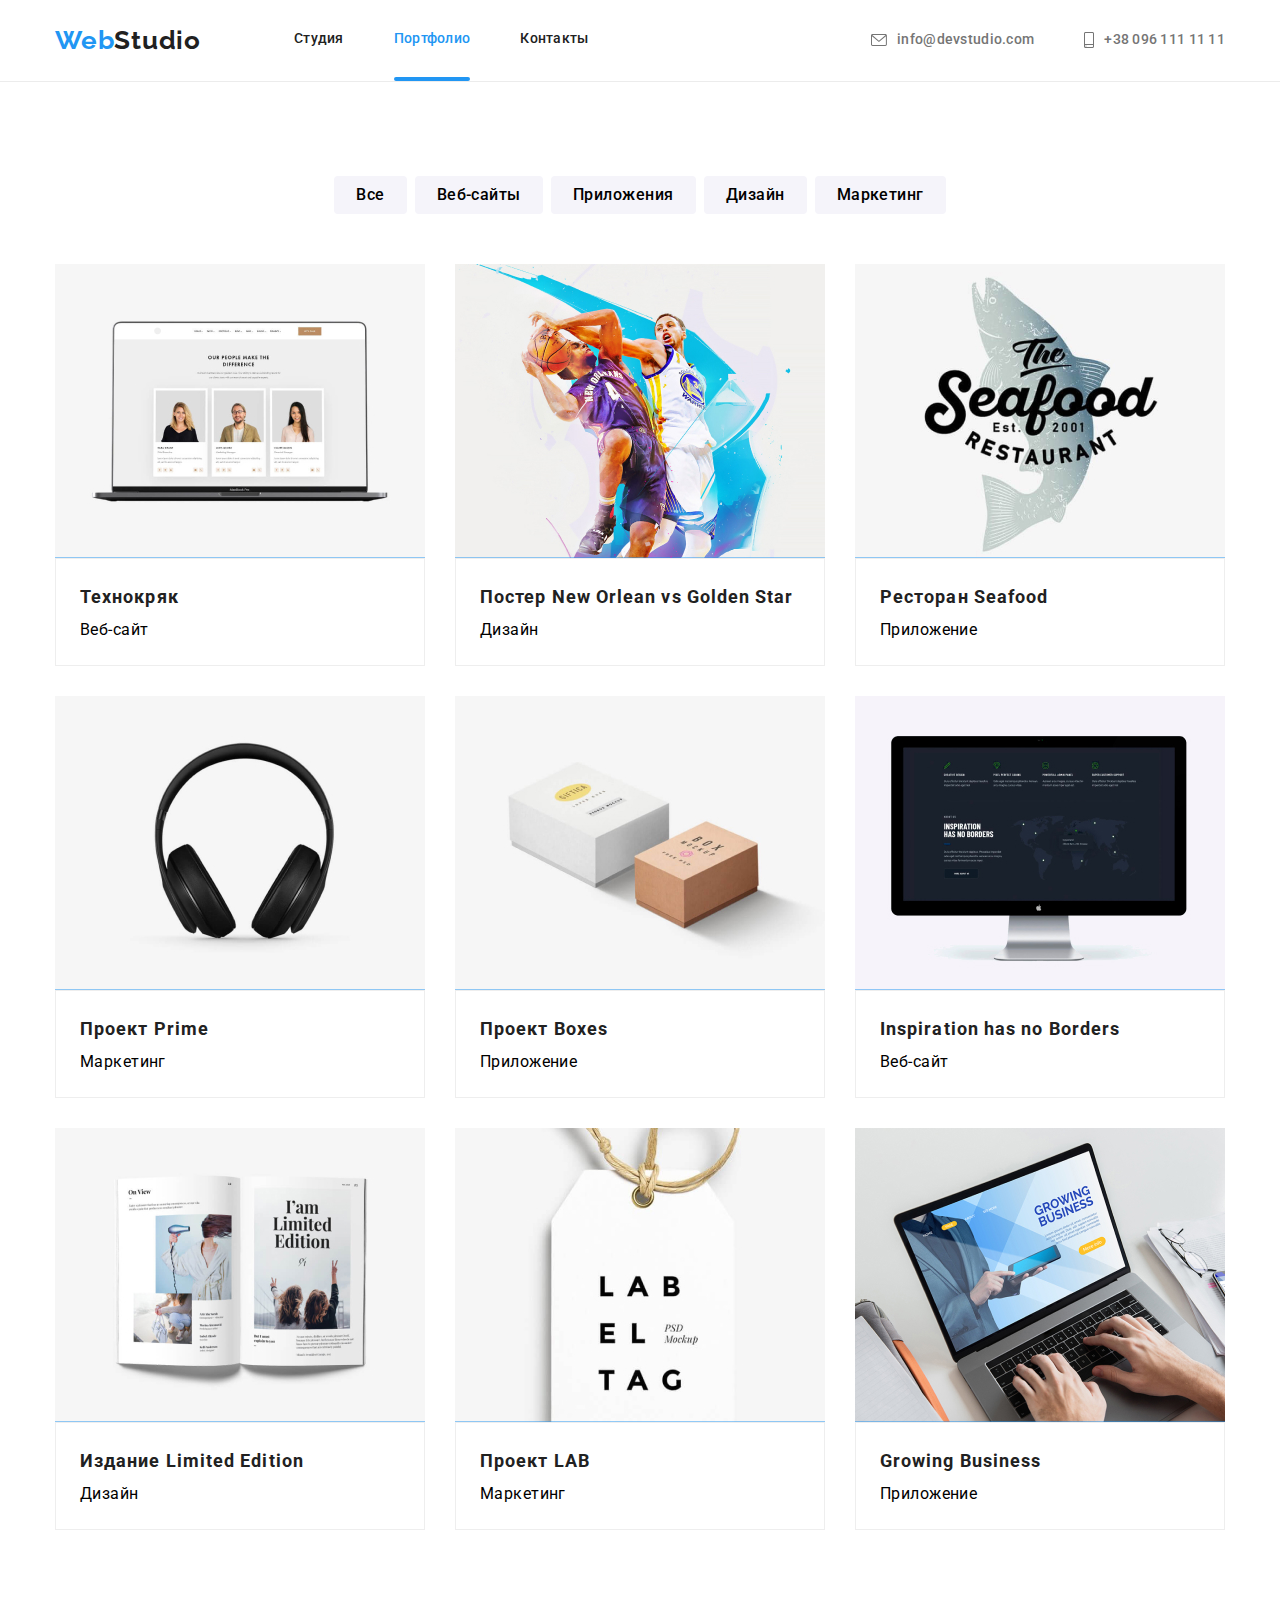
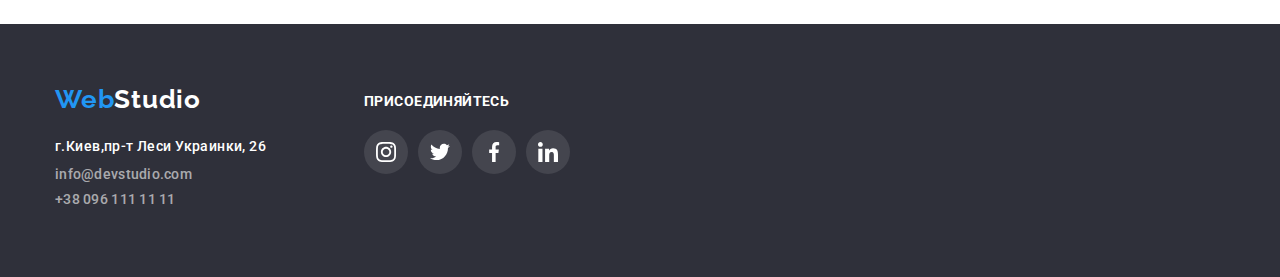
==== pages/portfolio.html @ a9af6336 "123" ====
<!DOCTYPE html>
<html lang="ru">

<head>
    <meta charset="UTF-8">
    <meta http-equiv="X-UA-Compatible" content="IE=edge">
    <meta name="viewport" content="width=device-width, initial-scale=1.0">
    <title>Web Studio</title>
    <link rel="stylesheet"
        href="https://cdnjs.cloudflare.com/ajax/libs/modern-normalize/1.0.0/modern-normalize.min.css" />
    <link rel="preconnect" href="https://fonts.gstatic.com">
    <link
        href="https://fonts.googleapis.com/css2?family=Raleway:wght@700&family=Roboto:wght@400;500;700;900&display=swap"
        rel="stylesheet">
    <link rel="stylesheet" href="../style.css/style.css">
</head>

<body>
    <header class="header">
        <div class="section">
            <nav class="nav">

                <a href="../index.html" class="logo"><span class="logo-web">Web</span><span
                        class="logo-studio">Studio</span></a>
                <ul class="menu">
                    <li><a href="../index.html">Студия</a></li>
                    <li><a href="../pages/portfolio.html" class="current">Портфолио</a></li>
                    <li><a href="">Контакты</a></li>
                </ul>

            </nav>
            <a href="mailto:info@devstudio.com" class="telma-item" rel="noreferrer noopener"><svg class="telma-icon"
                    width="16" height="12">
                    <use href="../icons/symbol-defs.svg#icon-envelope"></use>
                </svg> info@devstudio.com</a>
            <a href="tel:+380961111111" class="telma-item" rel="noreferrer noopener"><svg class="telma-icon" width="10"
                    height="16">
                    <use href="../icons/symbol-defs.svg#icon-smartphone"></use>
                </svg> +38 096 111 11 11</a>
        </div>
    </header>
    <main>
        <section class="section-services">
            <div class="section">
                <ul class="services-button">
                    <li class="button"><button type="button">Все</button></li>
                    <li class="button"><button type="button">Веб-сайты</button></li>
                    <li class="button"><button type="button">Приложения</button></li>
                    <li class="button"><button type="button">Дизайн</button></li>
                    <li class="button"><button type="button">Маркетинг</button></li>
                </ul>

            </div>
            <!--  <h2>Портфолио</h2> -->
            <div class="section">
                <ul class="services-ul">

                    <li class="services-item">
                        <a href="" class="portfolio-link">

                            <div class="position"><img src="../images/portfolio/img.jpg" width="370" alt="">
                                <p class="p-block">Технокряк это современная площадка распространения коронавируса.
                                    Компании
                                    используют эту платформу для цифрового
                                    шпионажа и атак на защищённые сервера конкурентов.</p>
                            </div>
                            <div class="services-hp">
                                <h3 class="works">Технокряк</h3>
                                <p class="works-p">Веб-сайт</p>
                            </div>

                        </a>
                    </li>

                    <li class="services-item">
                        <a href="" class="portfolio-link">
                            <div class="position">
                                <img src="../images/portfolio/img-1.jpg" width="370" alt="">
                                <p class="p-block">Технокряк это современная площадка распространения коронавируса.
                                    Компании
                                    используют эту платформу для цифрового
                                    шпионажа и атак на защищённые сервера конкурентов.</p>
                            </div>
                            <div class="services-hp">
                                <h3 class="works">Постер New Orlean vs Golden Star</h3>
                                <p class="works-p">Дизайн</p>
                            </div>



                        </a>
                    </li>
                    <li class="services-item">
                        <a href="" class="portfolio-link">
                            <div class="position"><img src="../images/portfolio/img-2.jpg" width="370" alt="">
                                <p class="p-block">Технокряк это современная площадка распространения коронавируса.
                                    Компании
                                    используют эту платформу для цифрового
                                    шпионажа и атак на защищённые сервера конкурентов.</p>
                            </div>
                            <div class="services-hp">
                                <h3 class="works">Ресторан Seafood</h3>
                                <p class="works-p">Приложение</p>
                            </div>
                        </a>
                    </li>
                    <li class="services-item">
                        <a href="" class="portfolio-link">
                            <div class="position"><img src="../images/portfolio/img-3.jpg" width="370" alt="">
                                <p class="p-block">Технокряк это современная площадка распространения коронавируса.
                                    Компании
                                    используют эту платформу для цифрового
                                    шпионажа и атак на защищённые сервера конкурентов.</p>
                            </div>
                            <div class="services-hp">
                                <h3 class="works">Проект Prime</h3>
                                <p class="works-p">Маркетинг</p>
                            </div>
                        </a>
                    </li>
                    <li class="services-item">
                        <a href="" class="portfolio-link">
                            <div class="position"><img src="../images/portfolio/img-4.jpg" width="370" alt="">
                                <p class="p-block">Технокряк это современная площадка распространения коронавируса.
                                    Компании
                                    используют эту платформу для цифрового
                                    шпионажа и атак на защищённые сервера конкурентов.</p>
                            </div>
                            <div class="services-hp">
                                <h3 class="works">Проект Boxes</h3>
                                <p class="works-p">Приложение</p>
                            </div>
                        </a>
                    </li>
                    <li class="services-item">
                        <a href="" class="portfolio-link">
                            <div class="position"><img src="../images/portfolio/img-5.jpg" width="370" alt="">
                                <p class="p-block">Технокряк это современная площадка распространения коронавируса.
                                    Компании
                                    используют эту платформу для цифрового
                                    шпионажа и атак на защищённые сервера конкурентов.</p>
                            </div>
                            <div class="services-hp">
                                <h3 class="works">Inspiration has no Borders</h3>
                                <p class="works-p">Веб-сайт</p>
                            </div>
                        </a>
                    </li>
                    <li class="services-item">
                        <a href="" class="portfolio-link">
                            <div class="position"><img src="../images/portfolio/img-6.jpg" width="370" alt="">
                                <p class="p-block">Технокряк это современная площадка распространения коронавируса.
                                    Компании
                                    используют эту платформу для цифрового
                                    шпионажа и атак на защищённые сервера конкурентов.</p>
                            </div>
                            <div class="services-hp">
                                <h3 class="works">Издание Limited Edition</h3>
                                <p class="works-p">Дизайн</p>
                            </div>
                        </a>
                    </li>
                    <li class="services-item">
                        <a href="" class="portfolio-link">
                            <div class="position"><img src="../images/portfolio/img-7.jpg" width="370" alt="">
                                <p class="p-block">Технокряк это современная площадка распространения коронавируса.
                                    Компании
                                    используют эту платформу для цифрового
                                    шпионажа и атак на защищённые сервера конкурентов.</p>
                            </div>
                            <div class="services-hp">
                                <h3 class="works">Проект LAB</h3>
                                <p class="works-p">Маркетинг</p>
                            </div>
                        </a>
                    </li>
                    <li class="services-item">
                        <a href="" class="portfolio-link">
                            <div class="position"><img src="../images/portfolio/img-8.jpg" width="370" alt="">
                                <p class="p-block">Технокряк это современная площадка распространения коронавируса.
                                    Компании
                                    используют эту платформу для цифрового
                                    шпионажа и атак на защищённые сервера конкурентов.</p>
                            </div>
                            <div class="services-hp">
                                <h3 class="works">Growing Business</h3>
                                <p class="works-p">Приложение</p>
                            </div>
                        </a>
                    </li>
                </ul>
            </div>
        </section>
    </main>
    <footer class="footer">
        <div class="section">
            <div class="footer-addres">

                <a href="../index.html" class="logo"><span class="logo-web">Web</span><span
                        class="logo-studio">Studio</span></a>

                <address>
                    <a href="https://goo.gl/maps/wHTxwDvzceps6cKY9" target="_blank" rel="noreferrer noopener"
                        class="addres">г.Киев,пр-т
                        Леси Украинки, 26
                    </a>
                </address>

                <ul>
                    <li> <a href="mailto:info@devstudio.com" rel="noreferrer noopener">info@devstudio.com</a> </li>
                    <li><a href="tel:+380961111111">+38 096 111 11 11</a></li>
                </ul>
            </div>
            <div class="footer-soc">
                <p class="footer-p">присоединяйтесь</p>
                <ul class="soc-list">
                    <li class="footer-soc-icon-item">
                        <a href="#" class="footer-soc-icon-link" rel="noreferrer noopener"><svg class="footer-soc-icon"
                                width="20px" height="20px">
                                <use href="../icons/symbol-defs.svg#icon-instagram-2-1"></use>
                            </svg></a>
                    </li>
                    <li class="footer-soc-icon-item">
                        <a href="#" class="footer-soc-icon-link" rel="noreferrer noopener"><svg class="footer-soc-icon"
                                width="20px" height="20px">
                                <use href="../icons/symbol-defs.svg#icon-twitter-1-1"></use>
                            </svg></a>
                    </li>
                    <li class="footer-soc-icon-item">
                        <a href="#" class="footer-soc-icon-link" rel="noreferrer noopener"><svg class="footer-soc-icon"
                                width="20px" height="20px">
                                <use href="../icons/symbol-defs.svg#icon-facebook-1-1"></use>
                            </svg></a>
                    </li>
                    <li class="footer-soc-icon-item">
                        <a href="#" class="footer-soc-icon-link" rel="noreferrer noopener"><svg class="footer-soc-icon"
                                width="20px" height="20px">
                                <use href="../icons/symbol-defs.svg#icon-linkedin-1-1"></use>
                            </svg></a>
                    </li>
                </ul>
            </div>
        </div>
    </footer>


</body>

</html>
---- style.css/style.css ----
:root {
  --hero-font: 'Roboto', sans-serif;
  --logo-font: 'Raleway', sans-serif;
  --hero-cl: #ffffff;
  --a-focus-cl: #2196f3;
  --h-and-li-cl: #212121;
  --background-header: #ffffff;
  --background-footer: #2f303a;
  --body-cl: #757575;
  --worhy-items: 4;
  --background: #2f303a;
  --work-foto: 3;
  --team-foto: 4;
  --bg: #e5e5e5;
  --bg-team: #f5f4fa;
  --services-button: 5;
  --services-item: 3;
}

body {
  font-family: var(--hero-font);
  font-size: 14px;
  line-height: 1.71;
  letter-spacing: 0.03em;
  color: var(--body-cl);
}

header {
  border-bottom: 1px solid #ececec;
  background-color: var(--background-header);
}
footer {
  background-color: var(--background-footer);
}
footer a {
  color: rgba(255, 255, 255, 0.6);
}
.addres {
  color: var(--background-header);
  font-family: var(--hero-font);
  font-style: normal;
  font-size: 14px;
  line-height: 1.71;
  letter-spacing: 0.03em;
}

a:focus,
a:hover {
  color: var(--a-focus-cl);
}
button:focus,
button:hover {
  box-shadow: 0px 3px 1px rgba(0, 0, 0, 0.1), 0px 1px 2px rgba(0, 0, 0, 0.08),
    0px 2px 2px rgba(0, 0, 0, 0.12);
  color: var(--hero-cl);
  background: var(--a-focus-cl);
  border-radius: 4px;
}
footer a {
  color: rgba(255, 255, 255, 0.6);
  text-decoration: none;
  font-weight: 500;
  font-family: var(--hero-font);
  font-weight: 500;
  font-size: 14px;
  line-height: 1.14;
  letter-spacing: 0.02em;
}
header li a {
  transition-property: background-color, color;
  transition-duration: 250ms;
  transition-timing-function: cubic-bezier(0.4, 0, 0.2, 1);
  color: var(--h-and-li-cl);
  text-decoration: none;
  font-weight: 500;
  font-family: var(--hero-font);
  font-size: 14px;
  line-height: 1.14;
  letter-spacing: 0.02em;
}

header a {
  color: var(--body-cl);
  text-decoration: none;
  font-weight: 500;
  font-family: var(--hero-font);
  font-size: 14px;
  line-height: 1.14;
  letter-spacing: 0.02em;
}

button {
  padding: 6px 22px 6px 22px;
  border: 0px;
  font-weight: 500;
  cursor: pointer;
  font-family: var(--hero-font);
  font-size: 16px;
  line-height: 1.62;
  letter-spacing: 0.03em;
  cursor: pointer;
  background: #f5f4fa;
  border-radius: 4px;
  transition-property: background-color, color, fill;
  transition-duration: 250ms;
  transition-timing-function: cubic-bezier(0.4, 0, 0.2, 1);
}
a {
  text-decoration: none;
}

.logo-web {
  font-family: var(--logo-font);
  font-weight: 700;
  font-size: 26px;
  line-height: 1.19;
  letter-spacing: 0.03em;
  color: var(--a-focus-cl);
}
.logo-studio {
  font-family: var(--logo-font);
  font-weight: 700;
  font-size: 26px;
  line-height: 1.19;
  letter-spacing: 0.03em;
  color: var(--h-and-li-cl);
}
footer .logo-studio {
  color: var(--hero-cl);
}

.h1 {
  font-family: var(--hero-font);
  font-weight: 900;
  font-size: 44px;
  line-height: 1.5;
  text-transform: uppercase;
  text-align: center;
  letter-spacing: 0.06em;
  color: var(--hero-cl);
}
.h1-button {
  font-family: var(--hero-font);
  font-weight: 700;
  font-size: 16px;
  line-height: 1.87;
  letter-spacing: 0.06em;
  color: var(--hero-cl);
  background: #2196f3;
  box-shadow: 0px 4px 4px rgba(0, 0, 0, 0.15);
  border-radius: 4px;
}
.backdrop {
  position: fixed;
  top: 0;
  left: 0;
  z-index: 100;
  backdrop-filter: blur(3px);
  background-color: rgba(0, 0, 0, 0.4);
  width: 100%;
  height: 100%;
}
.modal {
  position: relative;
  width: 520px;
  height: 580px;
  top: 50%;
  left: 50%;
  transform: translate(-50%, -50%);
  background-color: #fff;
}
.exit {
  top: 0;
  right: 0;
  margin-right: 8px;
  margin-top: 8px;
  position: fixed;
  border-radius: 50%;
  color: black;
  border: 1px solid rgba(0, 0, 0, 0.1);
  width: 30px;
  height: 30px;
  padding: 0px;
  background-color: #fff;
}
.is-hidden {
  transition-property: opacity;
  transition-duration: 250ms;
  transition-timing-function: cubic-bezier(0.4, 0, 0.2, 1);
  opacity: 0;
  pointer-events: none;
}

.is-hidden:hover {
  opacity: 1;
}

.hero-section {
  display: flex;
  padding-bottom: 200px;
  padding-top: 200px;
}
.hero-bg {
  max-width: 1600px;
  margin-left: auto;
  margin-right: auto;
  background-image: linear-gradient(
      rgba(47, 48, 58, 0.4),
      rgba(47, 48, 58, 0.4)
    ),
    url('../images/hero-fon.jpg');

  background-repeat: no-repeat;
  background-position: center;
  background-size: cover;
}
.dignity-li {
  font-family: var(--hero-font);
  font-weight: 700;
  font-size: 14px;
  line-height: 1.15;
  letter-spacing: 0.03em;
  text-transform: uppercase;
  color: var(--h-and-li-cl);
}

.h2 {
  margin-bottom: 50px;
  font-family: var(--hero-font);
  font-weight: 700;
  font-size: 36px;
  line-height: 1.66;
  text-align: center;
  letter-spacing: 0.03em;
  color: var(--h-and-li-cl);
}

.team-name {
  font-family: var(--hero-font);
  font-weight: 500;
  font-size: 16px;
  line-height: 1.19;
  text-align: center;
  color: var(--h-and-li-cl);
  margin-bottom: 10px;
}
.team-p {
  font-family: var(--hero-font);
  font-size: 16px;
  line-height: 1.18;
  text-align: center;
  letter-spacing: 0.03em;
  margin-bottom: 16px;
}

.works {
  font-family: var(--hero-font);
  font-weight: 700;
  font-size: 18px;
  margin-bottom: 0px;
  line-height: 2;
  letter-spacing: 0.06em;
  color: var(--h-and-li-cl);
}
.works-p {
  color: black;
  margin-bottom: 0px;
  font-family: var(--hero-font);
  font-size: 16px;
  line-height: 1.87;
}

ul {
  list-style: none;
  padding-left: 0;
  margin: 0;
}

.current {
  color: var(--a-focus-cl);
}

.current::after {
  content: '';
  border: 2px solid var(--a-focus-cl);
  border-radius: 2px;
  position: relative;
  width: 100%;
  top: 27px;
  display: block;
  background-color: var(--a-focus-cl);
}

/* позиционирование */

html {
  box-sizing: border-box;
}

*,
*::before,
*::after {
  box-sizing: inherit;
}

h1,
h2,
h3,
p {
  margin-top: 0px;
  margin-bottom: 0px;
}
img {
  display: block;
  max-width: 100%;
  height: auto;
}

.section {
  width: 1200px;
  padding-left: 15px;
  padding-right: 15px;
  margin-left: auto;
  margin-right: auto;
}
.header .section {
  justify-content: flex-end;
  display: flex;
  align-content: center;
  padding-top: 25px;
  padding-bottom: 25px;
}

.telma-item {
  transition-property: background-color, color;
  transition-duration: 250ms;
  transition-timing-function: cubic-bezier(0.4, 0, 0.2, 1);
  margin-left: 50px;
  display: flex;
  align-items: center;
}
.header .nav {
  align-items: center;
  display: flex;
  margin-right: auto;
}

.logo {
  margin-right: 93px;
}

.h1 {
  margin-bottom: 30px;
  margin-left: auto;
  margin-right: auto;
  max-width: 700px;
}
.hero-section .section {
  padding-top: 0px;
  padding-bottom: 0px;
}

.h1-button {
  min-width: 200px;
  min-height: 50px;
  display: flex;
  align-items: center;
  padding: 10px 32px;
  margin-left: auto;
  margin-right: auto;
}

.menu {
  display: inline-flex;
}

.menu li:not(:last-child) {
  margin-right: 50px;
}

.section-one {
  padding-top: 94px;
  padding-bottom: 94px;
  justify-items: center;
}

.worhy {
  display: flex;
  flex-wrap: wrap;
  justify-content: space-between;
}

.worhy .worhy-items {
  flex-basis: calc((100% - 30px * var(--worhy-items)) / var(--worhy-items));
}

.dignity-li {
  margin-bottom: 0px;
  padding-bottom: 10px;
  margin-right: 30px;
}

.worhy-h-p:not(:last-child) {
  margin-right: 30px;
}

.work-foto {
  display: flex;
  flex-wrap: wrap;
  margin-left: -30px;
}
.p-hero {
  font-family: Roboto;
  font-weight: 700;
  font-size: 14px;
  line-height: 1.14;
  letter-spacing: 0.03em;
  color: #fff;
  display: inline-block;
  position: absolute;
  width: 100%;
  height: 23%;
  bottom: 0;
  left: 0;
  background: rgba(47, 48, 58, 0.8);
  text-transform: uppercase;
  text-align: center;
  padding-top: 27px;
  padding-bottom: 27px;
}
.foto {
  position: relative;
  margin-left: 30px;
  flex-basis: calc((100% - 30px * var(--work-foto)) / var(--work-foto));
}
.section-two .section {
  padding-right: 15px;
  padding-left: 15px;
}
.section-two {
  padding-bottom: 94px;
}
.team {
  display: flex;
  flex-wrap: wrap;
}
.team:last-child {
  margin-right: -30px;
}
.section-thre {
  background: #f5f4fa;
  padding-top: 94px;
  padding-bottom: 94px;
}

.team-foto {
  box-shadow: 0px 1px 3px rgba(0, 0, 0, 0.12), 0px 1px 1px rgba(0, 0, 0, 0.14),
    0px 2px 1px rgba(0, 0, 0, 0.2);
  text-align: center;
  background-color: #fff;
  max-width: 270px;
  box-shadow: 0px 1px 3px rgba(0, 0, 0, 0.12), 0px 1px 1px rgba(0, 0, 0, 0.14),
    0px 2px 1px rgba(0, 0, 0, 0.2);
  border-radius: 0px 0px 4px 4px;
  flex-basis: calc((100% - 30px * var(--team-foto)) / var(--team-foto));
}
.portfolio-link:hover,
.portfolio-link:focus {
  box-shadow: 0px 1px 1px rgba(0, 0, 0, 0.12), 0px 4px 4px rgba(0, 0, 0, 0.06),
    1px 4px 6px rgba(0, 0, 0, 0.16);
}
.portfolio-link {
  transition-property: box-shadow;
  transition-duration: 250ms;
  transition-timing-function: cubic-bezier(0.4, 0, 0.2, 1);
  display: block;
}
.position {
  overflow: hidden;
  position: relative;
}
.p-block {
  position: absolute;
  bottom: 0;
  width: 100%;
  padding: 63px 24px 63px 24px;
  background-color: rgba(33, 150, 243, 0.9);
  font-family: Roboto;
  font-size: 18px;
  line-height: 1.56;
  letter-spacing: 0.03em;
  color: #ffffff;
  transform: translateY(100%);
  transition-property: transform;
  transition-duration: 250ms;
  transition-timing-function: cubic-bezier(0.4, 0, 0.2, 1);
}
.services-item:hover .p-block {
  transform: translateY(0);
}
.team-foto:not(:first-child) {
  margin-left: 30px;
}

.bg {
  background-color: var(--bg);
}
.footer .section {
  display: flex;
}
.footer {
  padding-top: 60px;
  padding-bottom: 60px;
}

.footer .logo {
  padding-bottom: 20px;
}
.footer-addres a {
  transition-property: background-color, color;
  transition-duration: 250ms;
  transition-timing-function: cubic-bezier(0.4, 0, 0.2, 1);
  display: flex;
  padding-bottom: 9px;
}

.services-button {
  justify-content: center;
  flex-wrap: wrap;
  display: flex;
  margin-bottom: 50px;
}
.services-button .button:not(:first-child) {
  margin-left: 8px;
}

.section-services {
  padding-top: 94px;
  background: white;
  padding-bottom: 94px;
}
.services-ul {
  display: grid;
  grid-template-columns: 1fr 1fr 1fr;
  grid-gap: 30px;
}
.services-hp {
  border: 1px solid #eeeeee;
  padding-left: 24px;
  padding-top: 20px;
  padding-bottom: 20px;
}

.team-hp {
  padding-bottom: 30px;
  padding-top: 30px;
  flex-direction: column;
  display: flex;
  border: 1px solid #eeeeee;
}
.my-clients {
  padding-top: 94px;
  padding-bottom: 94px;
}
.my-clients-h2 {
  margin-bottom: 50px;
  font-family: var(--hero-font);
  font-weight: 700;
  font-size: 36px;
  line-height: 1.66;
  text-align: center;
  letter-spacing: 0.03em;
  color: var(--h-and-li-cl);
}
.clients {
  display: inline-flex;
  margin-right: -30px;
  flex-wrap: wrap;
}
.clients-item {
  width: 170px;
  height: 92px;
  margin-right: 30px;
}
.clients-link {
  transition-property: border, fill, color;
  transition-duration: 250ms;
  transition-timing-function: cubic-bezier(0.4, 0, 0.2, 1);
  border: 1px solid #afb1b8;
  border-radius: 4px;
  display: flex;
  justify-content: center;
  align-items: center;
  width: 100%;
  height: 100%;
  fill: #afb1b8;
}
.clients-icon {
  transition-property: border, fill, color;
  transition-duration: 250ms;
  transition-timing-function: cubic-bezier(0.4, 0, 0.2, 1);
}
.clients-link:focus .clients-icon,
.clients-link:hover .clients-icon {
  fill: var(--a-focus-cl);
}
.clients-link:hover,
.clients-link:focus {
  fill: var(--a-focus-cl);
  border: 1px solid var(--a-focus-cl);
}
.telma-icon {
  fill: currentColor;
  margin-right: 10px;
}
.my-clients-h2 {
  font-weight: 700;
  size: 36px;
  line-height: 1.16;
  letter-spacing: 0.03em;
}
.dignity-svg {
  display: flex;
  width: 270px;
  height: 120px;
  background: #f5f4fa;
  border-radius: 4px;
  justify-content: center;
  align-items: center;
  margin-bottom: 30px;
}

.soc-list {
  justify-content: center;
  display: inline-flex;
}
.soc-icon-item {
  width: 44px;
}

.soc-icon-item:not(:last-child) {
  margin-right: 10px;
}

.soc-icon-link {
  display: flex;
  align-items: center;
  justify-content: center;
  width: 100%;
  height: 44px;
  border-radius: 50%;
  background-color: var(--hero-cl);
  color: var(--a-focus-cl);
  transition-property: background-color, fill, color;
  transition-duration: 250ms;
  transition-timing-function: cubic-bezier(0.4, 0, 0.2, 1);
}
.soc-icon-link:focus .soc-icon,
.soc-icon-link:hover .soc-icon {
  fill: currentColor;
}
.soc-icon {
  fill: #afb1b8;
}
.soc-icon-link:focus,
.soc-icon-link:hover {
  background-color: var(--a-focus-cl);
  color: var(--hero-cl);
}
.footer-p {
  text-transform: uppercase;
  font-size: 14px;
  line-height: 1.14;
  margin-top: 10px;
  font-weight: 700;
  margin-bottom: 20px;
  color: var(--hero-cl);
}

.footer-addres {
  margin-right: 70px;
}

.footer-soc-icon-link {
  display: flex;
  align-items: center;
  justify-content: center;
  width: 100%;
  height: 44px;
  border-radius: 50%;
  background: rgba(255, 255, 255, 0.1);
  color: var(--a-focus-cl);
  transition-property: background-color, color, fill;
  transition-duration: 250ms;
  transition-timing-function: cubic-bezier(0.4, 0, 0.2, 1);
}
.footer-soc-icon-link:focus .footer-soc-icon,
.footer-soc-icon-link:hover .footer-soc-icon {
  fill: currentColor;
}
.footer-soc-icon {
  fill: var(--hero-cl);
}
.footer-soc-icon-link:focus,
.footer-soc-icon-link:hover {
  background-color: var(--a-focus-cl);
  color: var(--hero-cl);
}
.footer-soc-icon-item {
  width: 44px;
}

.footer-soc-icon-item:not(:last-child) {
  margin-right: 10px;
}
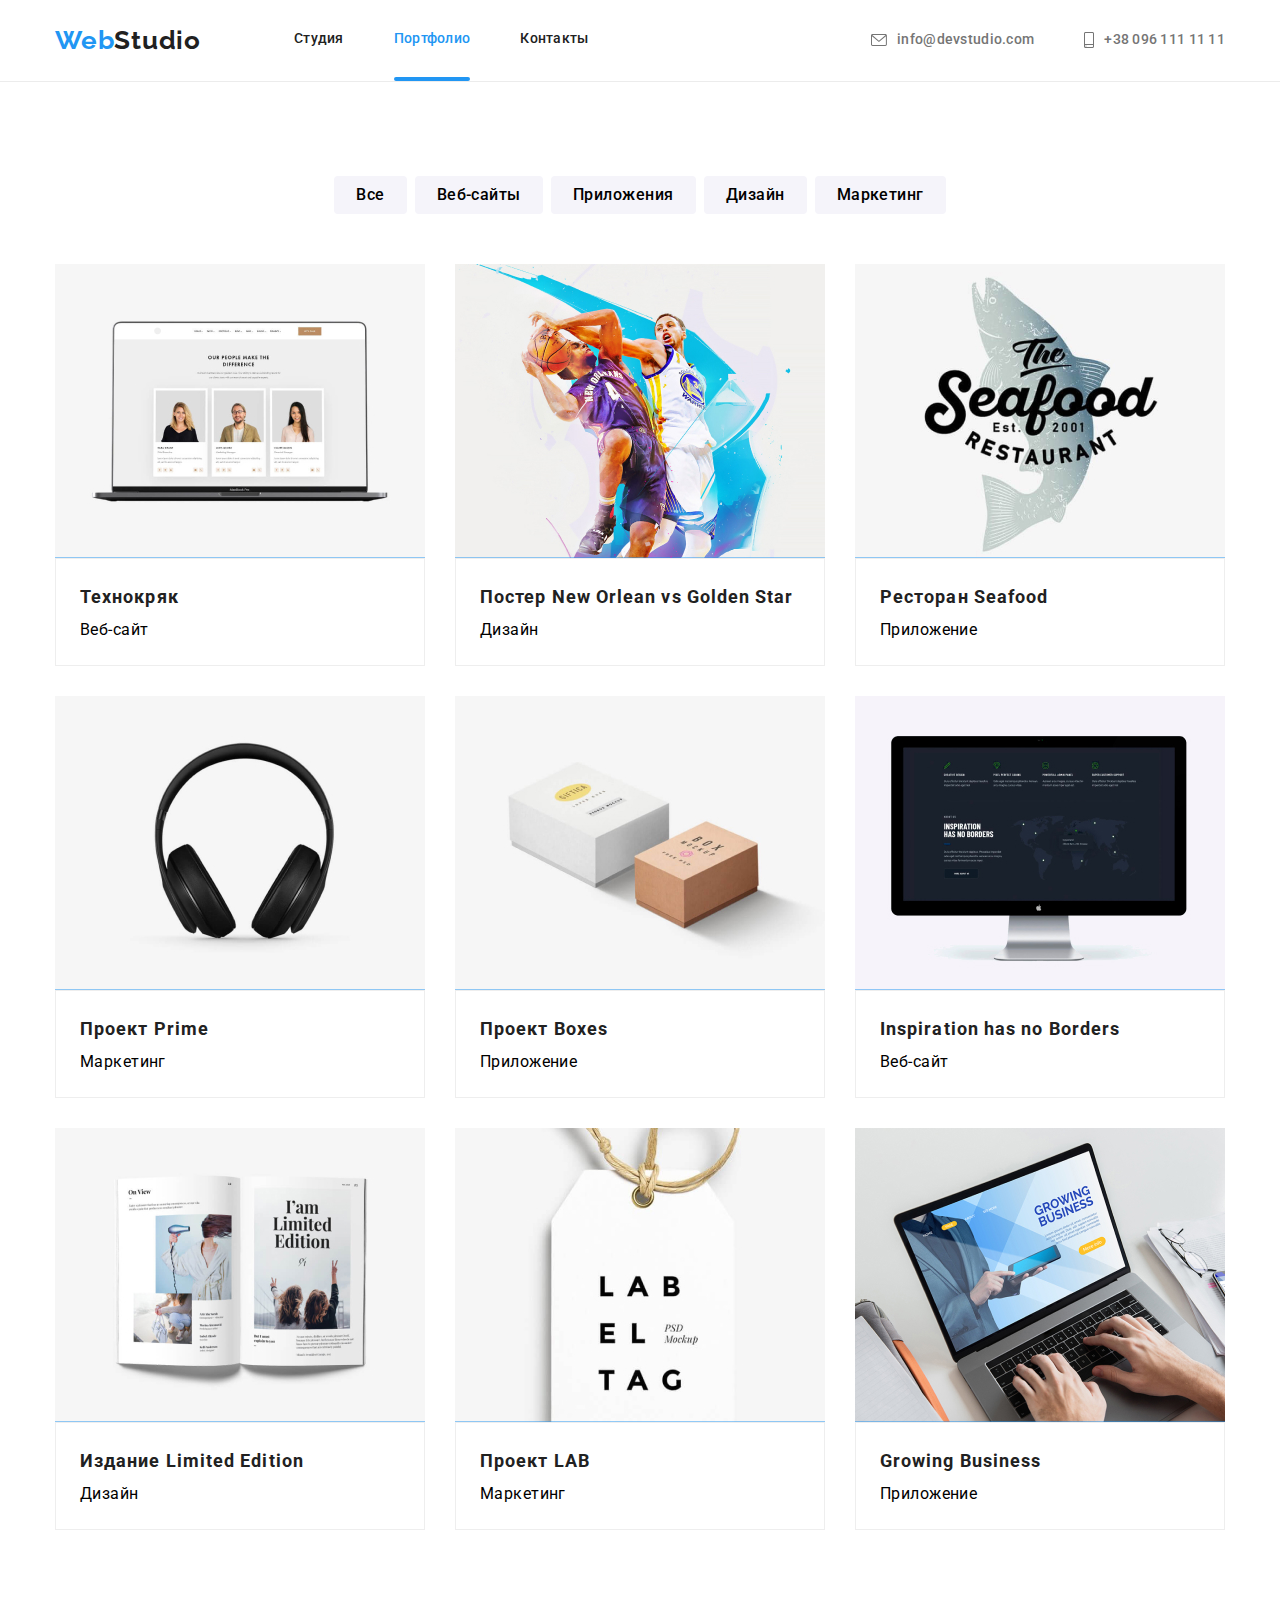
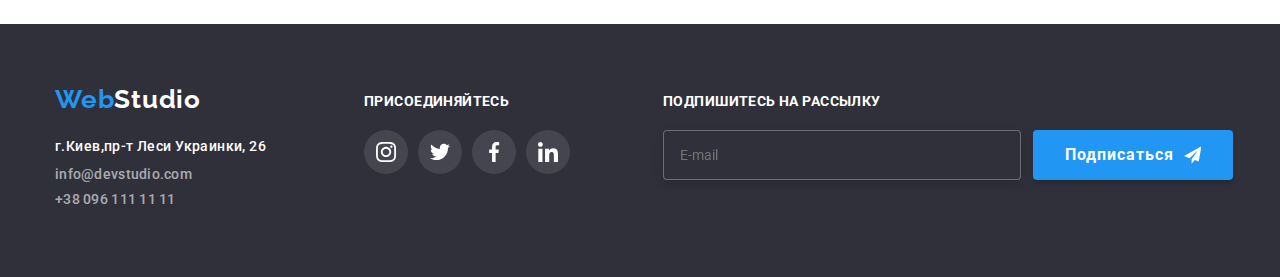
==== commit f74aa2d1: "4" ====
--- a/pages/portfolio.html
+++ b/pages/portfolio.html
@@ -208,7 +208,7 @@
 
                 <ul>
                     <li> <a href="mailto:info@devstudio.com" rel="noreferrer noopener">info@devstudio.com</a> </li>
-                    <li><a href="tel:+380961111111">+38 096 111 11 11</a></li>
+                    <li><a href="tel:+380961111111" rel="noreferrer noopener">+38 096 111 11 11</a></li>
                 </ul>
             </div>
             <div class="footer-soc">
@@ -240,6 +240,19 @@
                     </li>
                 </ul>
             </div>
+            <div>
+
+                <p class="footer-p">Подпишитесь на рассылку</p>
+                <div class="footer-form">
+                    <input type="email" placeholder="E-mail" class="fotter-input">
+                    <button type="submit" class="h1-text fotter-button">
+                        Подписаться
+                        <svg width="24px" height="24px" class="button-icon">
+                            <use href="../icons/symbol-defs.svg#icon-telegram"></use>
+                        </svg>
+                    </button>
+                </div>
+            </div>
         </div>
     </footer>
 
--- a/style.css/style.css
+++ b/style.css/style.css
@@ -56,6 +56,12 @@
   background: var(--a-focus-cl);
   border-radius: 4px;
 }
+.exit:focus,
+.exit:hover {
+  border-radius: 50%;
+  color: #2196f3;
+  background-color: white;
+}
 footer a {
   color: rgba(255, 255, 255, 0.6);
   text-decoration: none;
@@ -140,6 +146,8 @@
   color: var(--hero-cl);
 }
 .h1-button {
+  align-items: center;
+  justify-content: center;
   font-family: var(--hero-font);
   font-weight: 700;
   font-size: 16px;
@@ -149,6 +157,13 @@
   background: #2196f3;
   box-shadow: 0px 4px 4px rgba(0, 0, 0, 0.15);
   border-radius: 4px;
+  min-width: 200px;
+  min-height: 50px;
+  display: flex;
+  align-items: center;
+  padding: 10px 32px;
+  margin-left: auto;
+  margin-right: auto;
 }
 .backdrop {
   position: fixed;
@@ -169,6 +184,7 @@
   transform: translate(-50%, -50%);
   background-color: #fff;
 }
+
 .exit {
   top: 0;
   right: 0;
@@ -359,17 +375,6 @@
   padding-top: 0px;
   padding-bottom: 0px;
 }
-
-.h1-button {
-  min-width: 200px;
-  min-height: 50px;
-  display: flex;
-  align-items: center;
-  padding: 10px 32px;
-  margin-left: auto;
-  margin-right: auto;
-}
-
 .menu {
   display: inline-flex;
 }
@@ -668,6 +673,7 @@
   color: var(--hero-cl);
 }
 .footer-p {
+  display: block;
   text-transform: uppercase;
   font-size: 14px;
   line-height: 1.14;
@@ -680,7 +686,9 @@
 .footer-addres {
   margin-right: 70px;
 }
-
+.footer-soc {
+  margin-right: 93px;
+}
 .footer-soc-icon-link {
   display: flex;
   align-items: center;
@@ -713,3 +721,167 @@
 .footer-soc-icon-item:not(:last-child) {
   margin-right: 10px;
 }
+
+.button-icon {
+  margin-left: 10px;
+}
+.form-modal {
+  position: relative;
+  max-width: 528px;
+  top: 50%;
+  left: 50%;
+  transform: translate(-50%, -50%);
+  background-color: #fff;
+  padding: 40px;
+  box-shadow: 0px 1px 3px rgba(0, 0, 0, 0.12), 0px 1px 1px rgba(0, 0, 0, 0.14),
+    0px 2px 1px rgba(0, 0, 0, 0.2);
+  border-radius: 4px;
+}
+.form-title {
+  font-family: Roboto;
+  font-weight: 700;
+  font-size: 20px;
+  line-height: 1.15;
+  text-align: center;
+  letter-spacing: 0.03em;
+  color: black;
+  margin-bottom: 12px;
+}
+
+.form {
+  position: relative;
+  display: flex;
+  flex-direction: column;
+}
+
+.form-name {
+  position: relative;
+  margin-bottom: 10px;
+}
+.prob:focus + svg {
+  fill: #2196f3;
+  color: black;
+}
+.prob:focus {
+  border-color: #2196f3;
+}
+.prob {
+  outline: none;
+  padding-left: 42px;
+}
+
+.form-name-position {
+  display: block;
+  margin-bottom: 4px;
+}
+
+.form-tel {
+  position: relative;
+}
+.form-email {
+  position: relative;
+  margin-bottom: 10px;
+}
+
+.icon-form-man {
+  fill: black;
+}
+.icon-form-man {
+  position: absolute;
+  left: 20px;
+  bottom: 14px;
+}
+input {
+  width: 448px;
+  height: 40px;
+  border: 1px solid rgba(33, 33, 33, 0.2);
+  box-sizing: border-box;
+  border-radius: 4px;
+}
+
+label span {
+  font-size: 12px;
+  line-height: 1.16;
+}
+.form-text {
+  margin-bottom: 20px;
+}
+.form-textarea {
+  font-family: Roboto;
+  font-size: 12px;
+  line-height: 1.15;
+  letter-spacing: 0.01em;
+  border: 1px solid rgba(33, 33, 33, 0.2);
+  box-sizing: border-box;
+  border-radius: 4px;
+  resize: none;
+  width: 448px;
+  padding-left: 16px;
+  padding-top: 12px;
+}
+
+.footer-form {
+  display: flex;
+}
+.fotter-button {
+  align-items: center;
+  justify-content: center;
+  font-family: var(--hero-font);
+  font-weight: 700;
+  font-size: 16px;
+  line-height: 1.87;
+  letter-spacing: 0.06em;
+  color: var(--hero-cl);
+  background: #2196f3;
+  box-shadow: 0px 4px 4px rgba(0, 0, 0, 0.15);
+  border-radius: 4px;
+  width: 200px;
+  height: 50px;
+  display: flex;
+  align-items: center;
+  padding: 10px 32px;
+  margin-left: auto;
+  margin-right: auto;
+}
+.fotter-input {
+  border: 1px solid rgba(255, 255, 255, 0.3);
+  box-sizing: border-box;
+  filter: drop-shadow(0px 4px 4px rgba(0, 0, 0, 0.15));
+  border-radius: 4px;
+  background: #2f303a;
+  color: rgba(255, 255, 255, 0.6);
+  display: inline-block;
+  width: 358px;
+  height: 50px;
+  margin-right: 12px;
+  padding-left: 16px;
+}
+
+.link-policy {
+  color: #2196f3;
+  margin-left: 4px;
+}
+.modal-policy {
+  display: flex;
+  justify-content: center;
+  align-items: center;
+  margin-bottom: 30px;
+}
+#modal-policy {
+  display: inline-block;
+  height: 16px;
+  width: 16px;
+  margin-right: 8px;
+}
+.input-policy::before {
+  content: '';
+  display: inline-block;
+  width: 16px;
+  height: 15px;
+  border: 1px solid var(--heading-text-color);
+  border-radius: 3px;
+  margin-right: 8px;
+  transition: background-image 250ms cubic-bezier(0.4, 0, 0.2, 1),
+    background-color 250ms cubic-bezier(0.4, 0, 0.2, 1),
+    border-color 250ms cubic-bezier(0.4, 0, 0.2, 1);
+}
